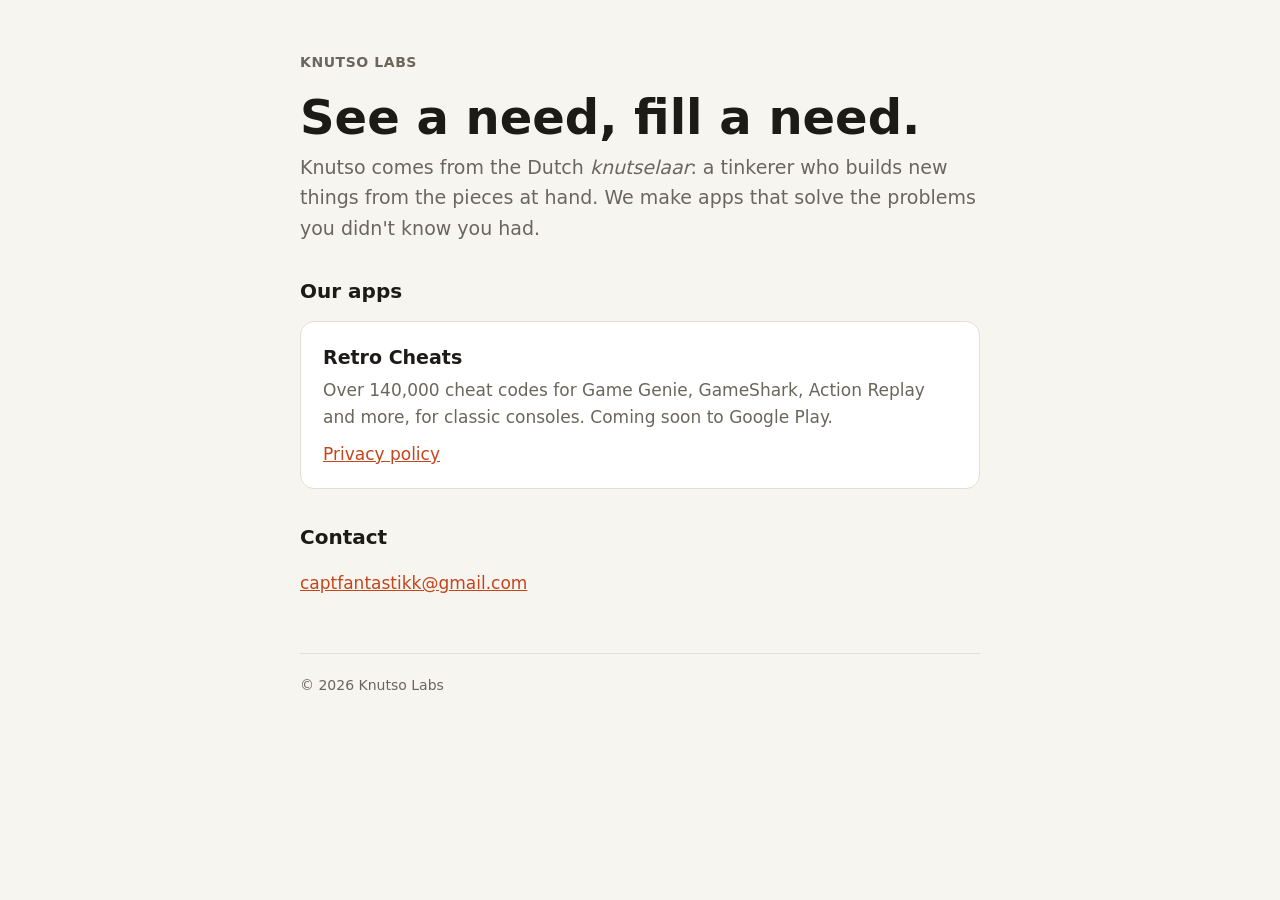
==== index.html @ 1f0cf9f3 "Knutso Labs site with Retro Cheats privacy policy Co-Authored-By: Claude Opus 5.5 <noreply@anthropic" ====
<!doctype html>
<html lang="en">
<head>
<meta charset="utf-8">
<meta name="viewport" content="width=device-width,initial-scale=1">
<title>Knutso Labs</title>
<meta name="description" content="Knutso Labs makes apps that fill the gaps others overlook.">
<link rel="stylesheet" href="/style.css">
</head>
<body>
<main>
  <a class="brand" href="/">Knutso Labs</a>
  <h1>See a need, fill a need.</h1>
  <p class="lead">Knutso comes from the Dutch <i>knutselaar</i>: a tinkerer who builds new things from the pieces at hand. We make apps that solve the problems you didn't know you had.</p>

  <h2>Our apps</h2>
  <div class="card">
    <h3>Retro Cheats</h3>
    <p>Over 140,000 cheat codes for Game Genie, GameShark, Action Replay and more, for classic consoles. Coming soon to Google Play.</p>
    <a href="/retro-cheats/privacy/">Privacy policy</a>
  </div>

  <h2>Contact</h2>
  <p><a href="mailto:captfantastikk@gmail.com">captfantastikk@gmail.com</a></p>

  <footer>&copy; 2026 Knutso Labs</footer>
</main>
</body>
</html>
---- style.css ----
:root{--bg:#f7f5f0;--fg:#1d1b18;--muted:#6b665d;--accent:#c4451c;--card:#fff;--line:#e4dfd4}
@media (prefers-color-scheme:dark){:root{--bg:#161513;--fg:#eeeae2;--muted:#a39d92;--accent:#ff7a4d;--card:#1f1d1a;--line:#33302b}}
*{box-sizing:border-box}
body{margin:0;background:var(--bg);color:var(--fg);font:17px/1.6 system-ui,-apple-system,"Segoe UI",Roboto,sans-serif}
main{max-width:720px;margin:0 auto;padding:48px 20px 64px}
a{color:var(--accent)}
.brand{font-weight:800;letter-spacing:.04em;text-transform:uppercase;font-size:14px;color:var(--muted);text-decoration:none}
h1{font-size:clamp(32px,7vw,48px);line-height:1.1;margin:16px 0 8px}
h2{font-size:20px;margin:32px 0 6px}
.lead{font-size:19px;color:var(--muted);margin:0 0 32px}
.card{background:var(--card);border:1px solid var(--line);border-radius:14px;padding:20px 22px;margin:14px 0}
.card h3{margin:0 0 4px;font-size:19px}
.card p{margin:0 0 10px;color:var(--muted)}
footer{margin-top:56px;padding-top:20px;border-top:1px solid var(--line);color:var(--muted);font-size:14px}
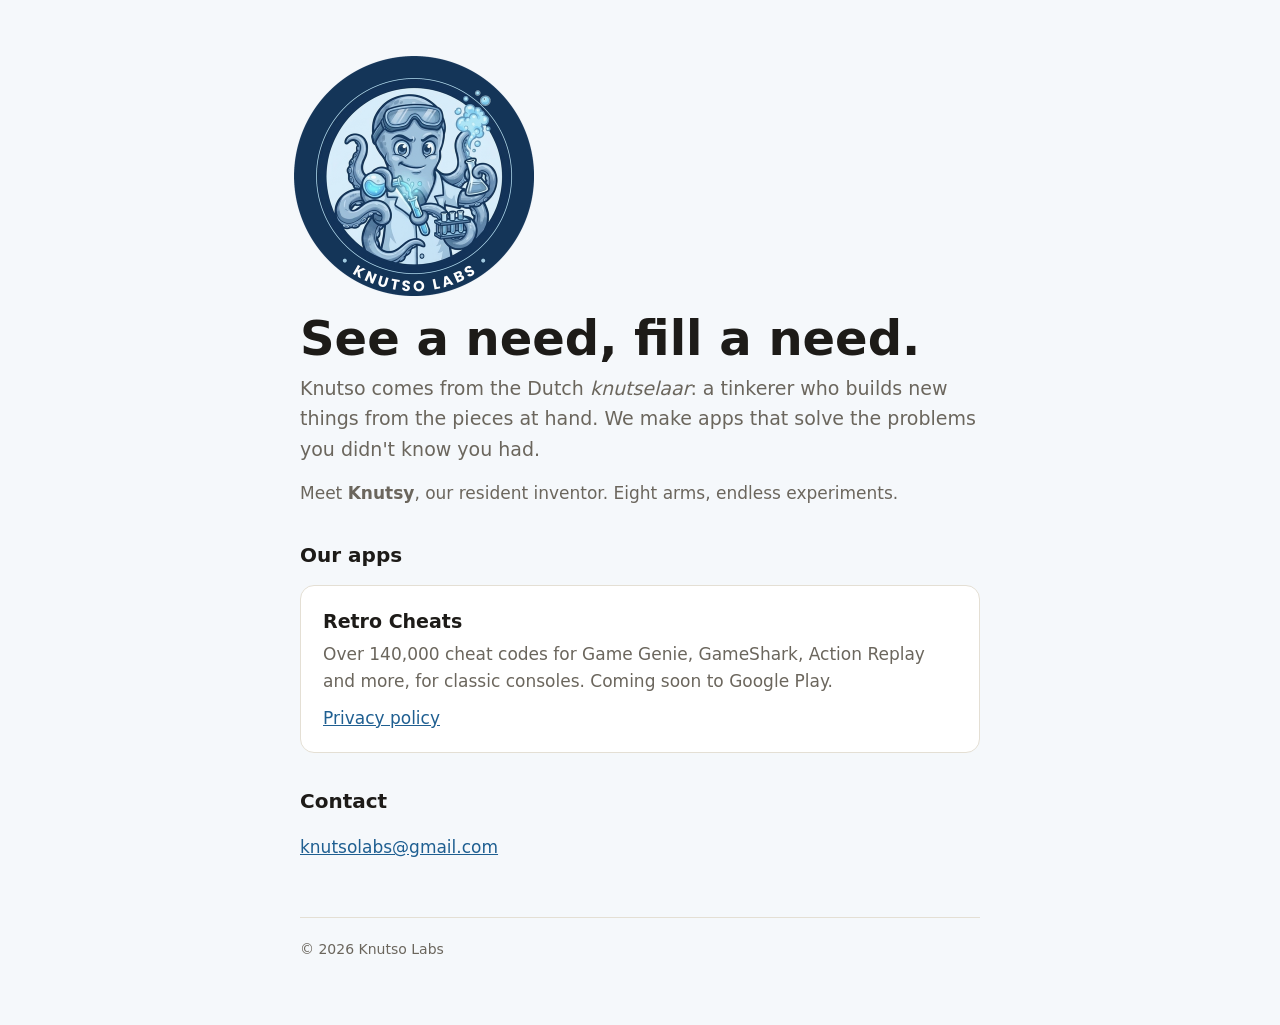
==== commit 49f86ace: "Add Knutsy badge, favicons and business email Home page shows the Knutso Labs badge with Knutsy; sit" ====
--- a/index.html
+++ b/index.html
@@ -6,12 +6,17 @@
 <title>Knutso Labs</title>
 <meta name="description" content="Knutso Labs makes apps that fill the gaps others overlook.">
 <link rel="stylesheet" href="/style.css">
+<link rel="icon" href="/favicon.ico" sizes="any">
+<link rel="icon" type="image/png" href="/img/favicon-48.png">
+<link rel="apple-touch-icon" href="/apple-touch-icon.png">
+<meta property="og:image" content="https://knutsolabs.com/img/knutso-labs-badge.png">
 </head>
 <body>
 <main>
-  <a class="brand" href="/">Knutso Labs</a>
+  <img class="hero" src="/img/knutso-labs-badge.png" width="240" height="240" alt="Knutsy, the Knutso Labs octopus, mixing a bubbling experiment">
   <h1>See a need, fill a need.</h1>
   <p class="lead">Knutso comes from the Dutch <i>knutselaar</i>: a tinkerer who builds new things from the pieces at hand. We make apps that solve the problems you didn't know you had.</p>
+  <p class="mascot">Meet <b>Knutsy</b>, our resident inventor. Eight arms, endless experiments.</p>
 
   <h2>Our apps</h2>
   <div class="card">
@@ -21,7 +26,7 @@
   </div>
 
   <h2>Contact</h2>
-  <p><a href="mailto:captfantastikk@gmail.com">captfantastikk@gmail.com</a></p>
+  <p><a href="mailto:knutsolabs@gmail.com">knutsolabs@gmail.com</a></p>
 
   <footer>&copy; 2026 Knutso Labs</footer>
 </main>
--- a/style.css
+++ b/style.css
@@ -1,5 +1,5 @@
-:root{--bg:#f7f5f0;--fg:#1d1b18;--muted:#6b665d;--accent:#c4451c;--card:#fff;--line:#e4dfd4}
-@media (prefers-color-scheme:dark){:root{--bg:#161513;--fg:#eeeae2;--muted:#a39d92;--accent:#ff7a4d;--card:#1f1d1a;--line:#33302b}}
+:root{--bg:#f5f8fb;--fg:#1d1b18;--muted:#6b665d;--accent:#1f5f91;--card:#fff;--line:#e4dfd4}
+@media (prefers-color-scheme:dark){:root{--bg:#161513;--fg:#eeeae2;--muted:#a39d92;--accent:#8cc4e6;--card:#1f1d1a;--line:#33302b}}
 *{box-sizing:border-box}
 body{margin:0;background:var(--bg);color:var(--fg);font:17px/1.6 system-ui,-apple-system,"Segoe UI",Roboto,sans-serif}
 main{max-width:720px;margin:0 auto;padding:48px 20px 64px}
@@ -12,3 +12,5 @@
 .card h3{margin:0 0 4px;font-size:19px}
 .card p{margin:0 0 10px;color:var(--muted)}
 footer{margin-top:56px;padding-top:20px;border-top:1px solid var(--line);color:var(--muted);font-size:14px}
+.hero{display:block;width:min(240px,60vw);height:auto;margin:8px 0 8px -6px}
+.mascot{margin:-16px 0 32px;color:var(--muted)}
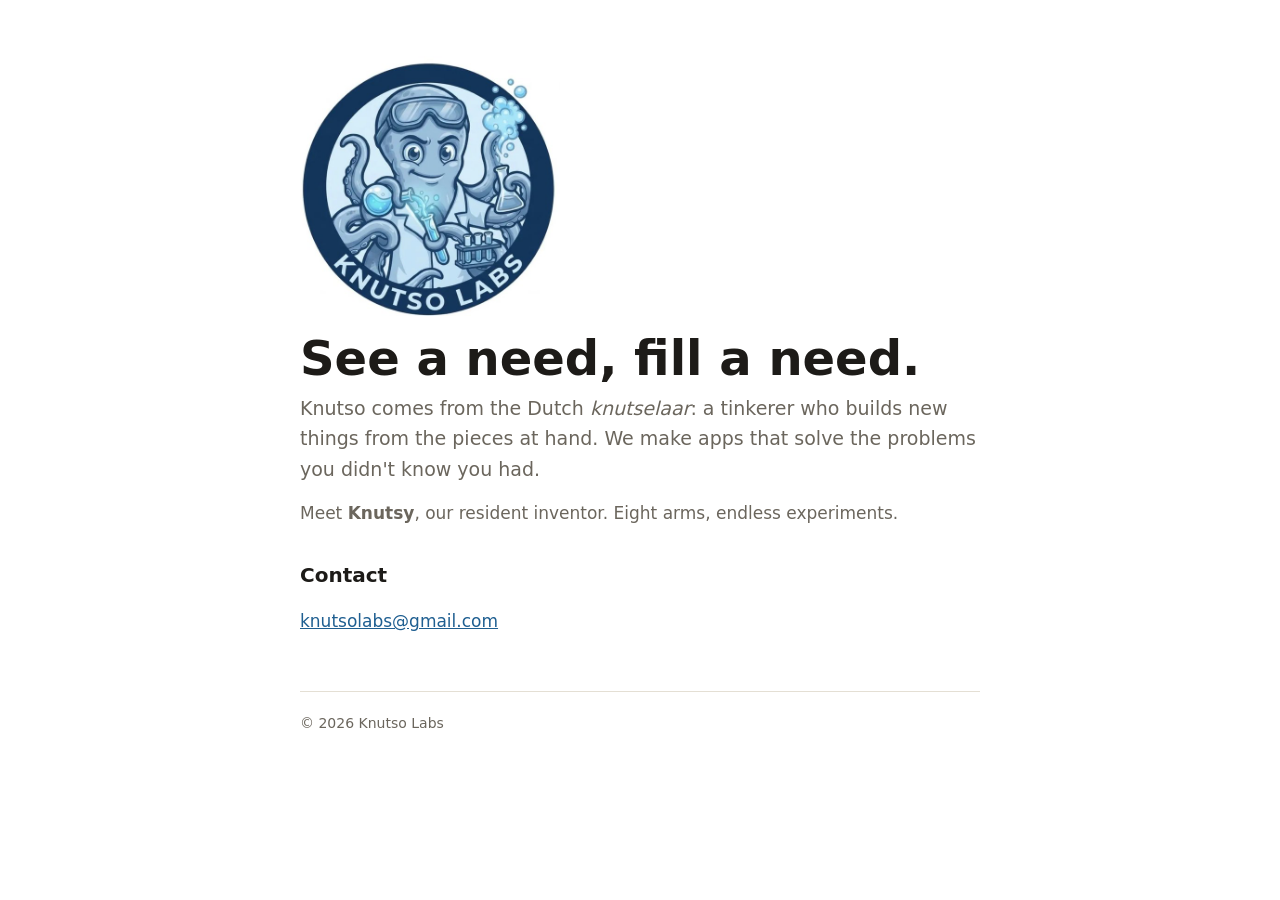
==== commit e8d63e4c: "Use new Knutso Labs logo, white background, hide Retro Cheats Home page now shows the final Knutso L" ====
--- a/index.html
+++ b/index.html
@@ -9,21 +9,14 @@
 <link rel="icon" href="/favicon.ico" sizes="any">
 <link rel="icon" type="image/png" href="/img/favicon-48.png">
 <link rel="apple-touch-icon" href="/apple-touch-icon.png">
-<meta property="og:image" content="https://knutsolabs.com/img/knutso-labs-badge.png">
+<meta property="og:image" content="https://knutsolabs.com/img/knutso-labs-logo.jpg">
 </head>
 <body>
 <main>
-  <img class="hero" src="/img/knutso-labs-badge.png" width="240" height="240" alt="Knutsy, the Knutso Labs octopus, mixing a bubbling experiment">
+  <img class="hero" src="/img/knutso-labs-logo.jpg" width="240" height="240" alt="Knutsy, the Knutso Labs octopus, mixing a bubbling experiment">
   <h1>See a need, fill a need.</h1>
   <p class="lead">Knutso comes from the Dutch <i>knutselaar</i>: a tinkerer who builds new things from the pieces at hand. We make apps that solve the problems you didn't know you had.</p>
   <p class="mascot">Meet <b>Knutsy</b>, our resident inventor. Eight arms, endless experiments.</p>
-
-  <h2>Our apps</h2>
-  <div class="card">
-    <h3>Retro Cheats</h3>
-    <p>Over 140,000 cheat codes for Game Genie, GameShark, Action Replay and more, for classic consoles. Coming soon to Google Play.</p>
-    <a href="/retro-cheats/privacy/">Privacy policy</a>
-  </div>
 
   <h2>Contact</h2>
   <p><a href="mailto:knutsolabs@gmail.com">knutsolabs@gmail.com</a></p>
--- a/style.css
+++ b/style.css
@@ -1,5 +1,4 @@
-:root{--bg:#f5f8fb;--fg:#1d1b18;--muted:#6b665d;--accent:#1f5f91;--card:#fff;--line:#e4dfd4}
-@media (prefers-color-scheme:dark){:root{--bg:#161513;--fg:#eeeae2;--muted:#a39d92;--accent:#8cc4e6;--card:#1f1d1a;--line:#33302b}}
+:root{--bg:#ffffff;--fg:#1d1b18;--muted:#6b665d;--accent:#1f5f91;--card:#fff;--line:#e4dfd4}
 *{box-sizing:border-box}
 body{margin:0;background:var(--bg);color:var(--fg);font:17px/1.6 system-ui,-apple-system,"Segoe UI",Roboto,sans-serif}
 main{max-width:720px;margin:0 auto;padding:48px 20px 64px}
@@ -12,5 +11,5 @@
 .card h3{margin:0 0 4px;font-size:19px}
 .card p{margin:0 0 10px;color:var(--muted)}
 footer{margin-top:56px;padding-top:20px;border-top:1px solid var(--line);color:var(--muted);font-size:14px}
-.hero{display:block;width:min(240px,60vw);height:auto;margin:8px 0 8px -6px}
+.hero{display:block;width:min(260px,66vw);height:auto;margin:8px 0 12px}
 .mascot{margin:-16px 0 32px;color:var(--muted)}
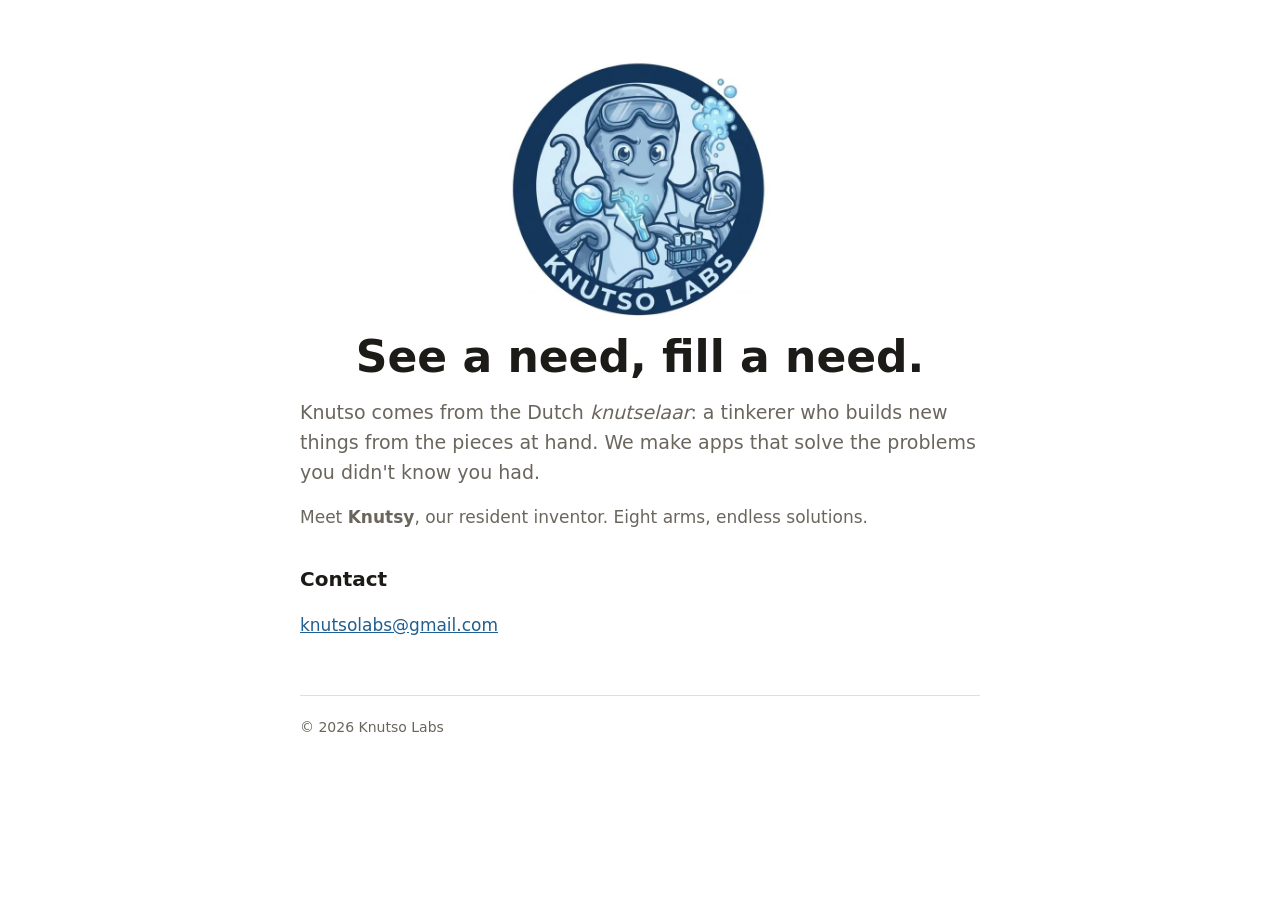
==== commit 13f6ff4d: "Knutsy line: endless solutions Co-Authored-By: Claude Opus 5.5 <noreply@anthropic.com> Claude-Sessio" ====
--- a/index.html
+++ b/index.html
@@ -16,7 +16,7 @@
   <img class="hero" src="/img/knutso-labs-logo.jpg" width="240" height="240" alt="Knutsy, the Knutso Labs octopus, mixing a bubbling experiment">
   <h1>See a need, fill a need.</h1>
   <p class="lead">Knutso comes from the Dutch <i>knutselaar</i>: a tinkerer who builds new things from the pieces at hand. We make apps that solve the problems you didn't know you had.</p>
-  <p class="mascot">Meet <b>Knutsy</b>, our resident inventor. Eight arms, endless experiments.</p>
+  <p class="mascot">Meet <b>Knutsy</b>, our resident inventor. Eight arms, endless solutions.</p>
 
   <h2>Contact</h2>
   <p><a href="mailto:knutsolabs@gmail.com">knutsolabs@gmail.com</a></p>
--- a/style.css
+++ b/style.css
@@ -4,12 +4,12 @@
 main{max-width:720px;margin:0 auto;padding:48px 20px 64px}
 a{color:var(--accent)}
 .brand{font-weight:800;letter-spacing:.04em;text-transform:uppercase;font-size:14px;color:var(--muted);text-decoration:none}
-h1{font-size:clamp(32px,7vw,48px);line-height:1.1;margin:16px 0 8px}
+h1{font-size:min(44px,7.6vw);line-height:1.15;margin:16px 0 14px;text-align:center;white-space:nowrap}
 h2{font-size:20px;margin:32px 0 6px}
 .lead{font-size:19px;color:var(--muted);margin:0 0 32px}
 .card{background:var(--card);border:1px solid var(--line);border-radius:14px;padding:20px 22px;margin:14px 0}
 .card h3{margin:0 0 4px;font-size:19px}
 .card p{margin:0 0 10px;color:var(--muted)}
 footer{margin-top:56px;padding-top:20px;border-top:1px solid var(--line);color:var(--muted);font-size:14px}
-.hero{display:block;width:min(260px,66vw);height:auto;margin:8px 0 12px}
+.hero{display:block;width:min(260px,66vw);height:auto;margin:8px auto 12px}
 .mascot{margin:-16px 0 32px;color:var(--muted)}
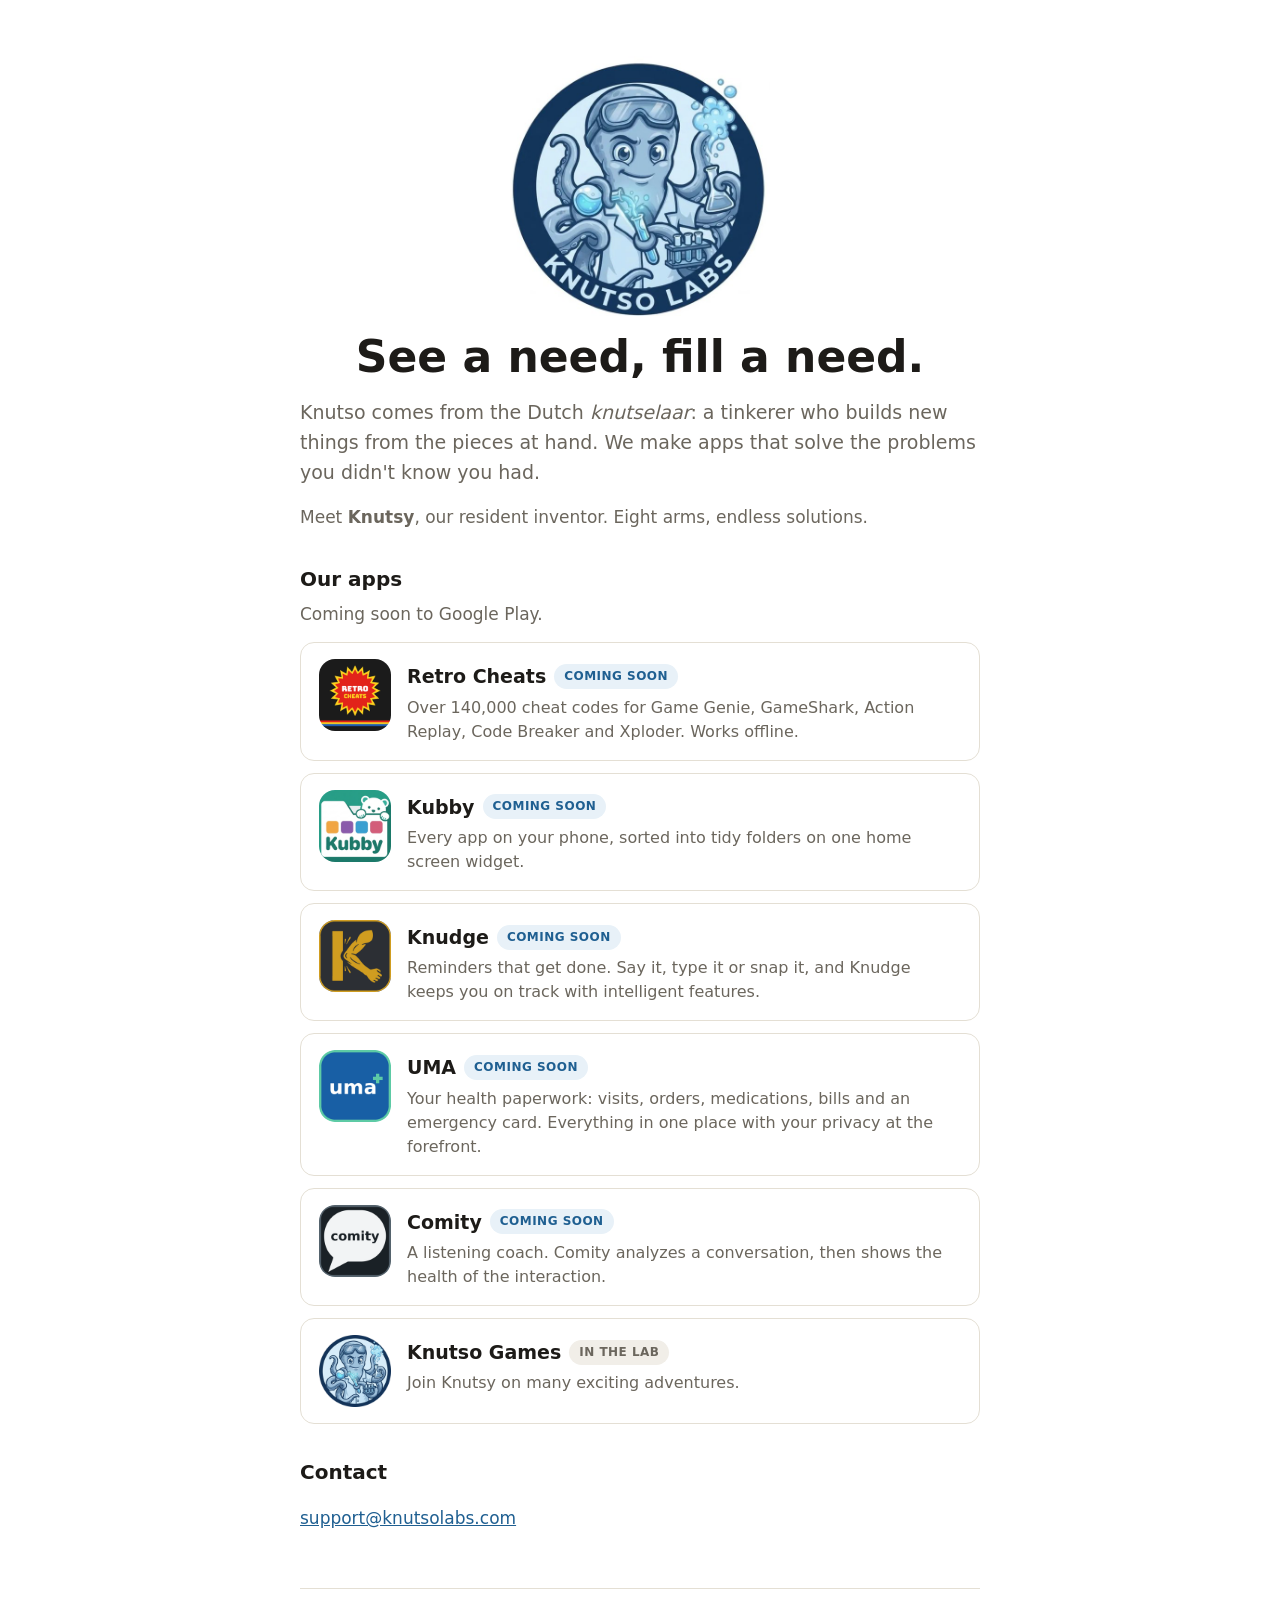
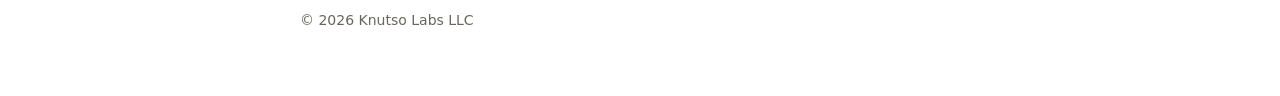
==== commit 4b855cbf: "Add apps section, support contact, LLC copyright Co-Authored-By: Claude Opus 5.5 <noreply@anthropic." ====
--- a/index.html
+++ b/index.html
@@ -4,7 +4,7 @@
 <meta charset="utf-8">
 <meta name="viewport" content="width=device-width,initial-scale=1">
 <title>Knutso Labs</title>
-<meta name="description" content="Knutso Labs makes apps that fill the gaps others overlook.">
+<meta name="description" content="Knutso Labs makes apps that fill the gaps others overlook: Retro Cheats, Kubby, Knudge, UMA, Comity and Knutso Games.">
 <link rel="stylesheet" href="/style.css">
 <link rel="icon" href="/favicon.ico" sizes="any">
 <link rel="icon" type="image/png" href="/img/favicon-48.png">
@@ -18,10 +18,57 @@
   <p class="lead">Knutso comes from the Dutch <i>knutselaar</i>: a tinkerer who builds new things from the pieces at hand. We make apps that solve the problems you didn't know you had.</p>
   <p class="mascot">Meet <b>Knutsy</b>, our resident inventor. Eight arms, endless solutions.</p>
 
+  <h2 id="apps">Our apps</h2>
+  <p class="note">Coming soon to Google Play.</p>
+  <div class="apps">
+    <article class="app">
+      <img src="/img/apps/retro-cheats.png" width="72" height="72" alt="Retro Cheats icon">
+      <div>
+        <h3>Retro Cheats <span class="soon">Coming soon</span></h3>
+        <p>Over 140,000 cheat codes for Game Genie, GameShark, Action Replay, Code Breaker and Xploder. Works offline.</p>
+      </div>
+    </article>
+    <article class="app">
+      <img src="/img/apps/kubby.png" width="72" height="72" alt="Kubby icon">
+      <div>
+        <h3>Kubby <span class="soon">Coming soon</span></h3>
+        <p>Every app on your phone, sorted into tidy folders on one home screen widget.</p>
+      </div>
+    </article>
+    <article class="app">
+      <img src="/img/apps/knudge.png" width="72" height="72" alt="Knudge icon">
+      <div>
+        <h3>Knudge <span class="soon">Coming soon</span></h3>
+        <p>Reminders that get done. Say it, type it or snap it, and Knudge keeps you on track with intelligent features.</p>
+      </div>
+    </article>
+    <article class="app">
+      <img src="/img/apps/uma.png" width="72" height="72" alt="UMA icon">
+      <div>
+        <h3>UMA <span class="soon">Coming soon</span></h3>
+        <p>Your health paperwork: visits, orders, medications, bills and an emergency card. Everything in one place with your privacy at the forefront.</p>
+      </div>
+    </article>
+    <article class="app">
+      <img src="/img/apps/comity.png" width="72" height="72" alt="Comity icon">
+      <div>
+        <h3>Comity <span class="soon">Coming soon</span></h3>
+        <p>A listening coach. Comity analyzes a conversation, then shows the health of the interaction.</p>
+      </div>
+    </article>
+    <article class="app">
+      <img src="/img/apps/knutso-games.png" width="72" height="72" alt="Knutsy, star of Knutso Games">
+      <div>
+        <h3>Knutso Games <span class="soon later">In the lab</span></h3>
+        <p>Join Knutsy on many exciting adventures.</p>
+      </div>
+    </article>
+  </div>
+
   <h2>Contact</h2>
-  <p><a href="mailto:knutsolabs@gmail.com">knutsolabs@gmail.com</a></p>
+  <p><a href="mailto:support@knutsolabs.com">support@knutsolabs.com</a></p>
 
-  <footer>&copy; 2026 Knutso Labs</footer>
+  <footer>&copy; 2026 Knutso Labs LLC</footer>
 </main>
 </body>
 </html>
--- a/style.css
+++ b/style.css
@@ -13,3 +13,12 @@
 footer{margin-top:56px;padding-top:20px;border-top:1px solid var(--line);color:var(--muted);font-size:14px}
 .hero{display:block;width:min(260px,66vw);height:auto;margin:8px auto 12px}
 .mascot{margin:-16px 0 32px;color:var(--muted)}
+.note{color:var(--muted);margin:0 0 14px}
+.apps{display:grid;gap:12px}
+.app{display:flex;gap:16px;align-items:flex-start;background:var(--card);border:1px solid var(--line);border-radius:14px;padding:16px 18px}
+.app img{flex:none;width:72px;height:72px;border-radius:16px}
+.app div{min-width:0}
+.app h3{margin:2px 0 4px;font-size:19px;display:flex;flex-wrap:wrap;align-items:center;gap:8px}
+.app p{margin:0;color:var(--muted);font-size:16px;line-height:1.5}
+.soon{font-size:12px;font-weight:700;letter-spacing:.04em;text-transform:uppercase;color:var(--accent);background:#e8f1f8;border-radius:999px;padding:3px 10px}
+.soon.later{color:#6b665d;background:#f1eee8}
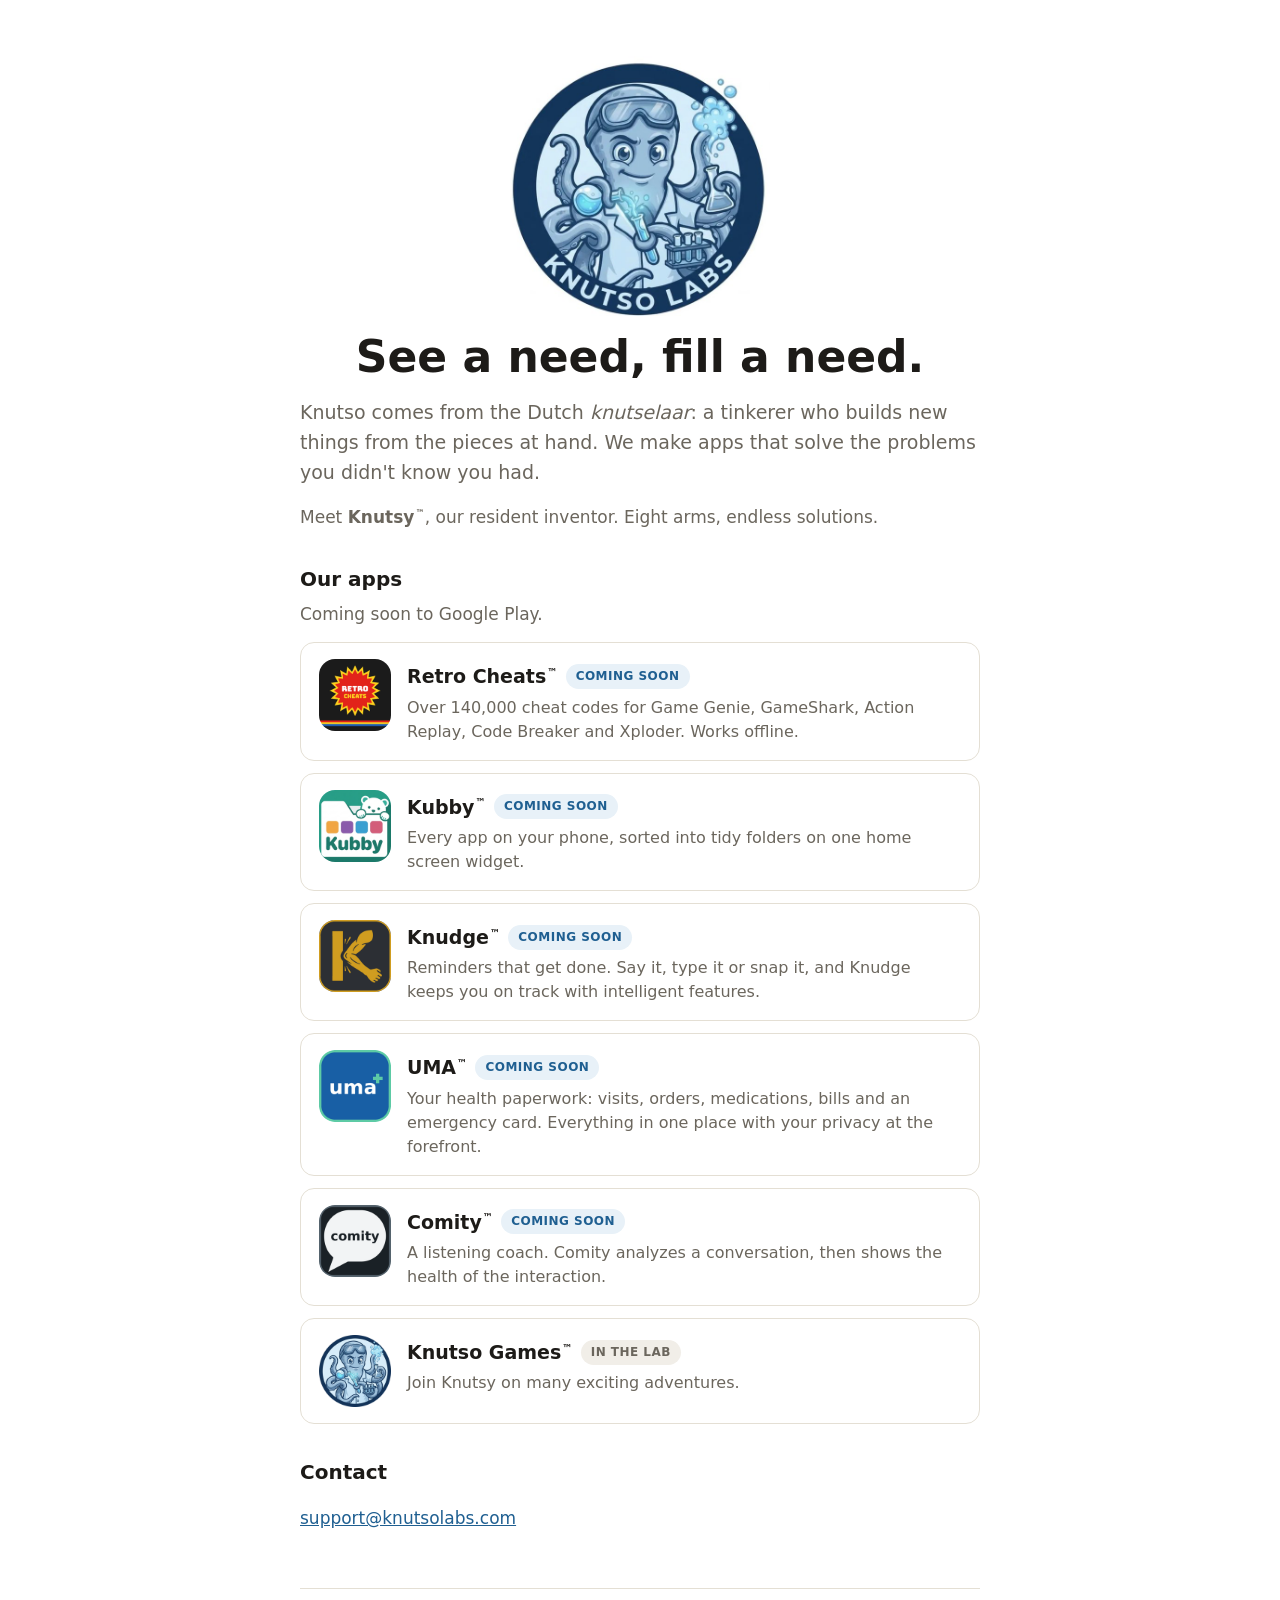
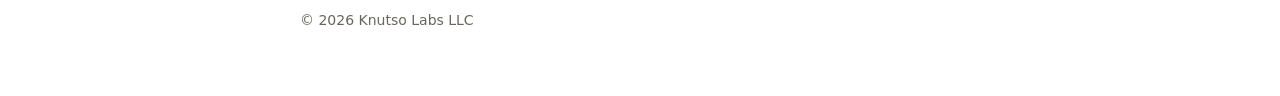
==== commit 67f3119a: "Add TM marks to app names and Knutsy Co-Authored-By: Claude Opus 5.5 <noreply@anthropic.com> Claude-" ====
--- a/index.html
+++ b/index.html
@@ -16,7 +16,7 @@
   <img class="hero" src="/img/knutso-labs-logo.jpg" width="240" height="240" alt="Knutsy, the Knutso Labs octopus, mixing a bubbling experiment">
   <h1>See a need, fill a need.</h1>
   <p class="lead">Knutso comes from the Dutch <i>knutselaar</i>: a tinkerer who builds new things from the pieces at hand. We make apps that solve the problems you didn't know you had.</p>
-  <p class="mascot">Meet <b>Knutsy</b>, our resident inventor. Eight arms, endless solutions.</p>
+  <p class="mascot">Meet <b>Knutsy</b><sup class="tm">™</sup>, our resident inventor. Eight arms, endless solutions.</p>
 
   <h2 id="apps">Our apps</h2>
   <p class="note">Coming soon to Google Play.</p>
@@ -24,42 +24,42 @@
     <article class="app">
       <img src="/img/apps/retro-cheats.png" width="72" height="72" alt="Retro Cheats icon">
       <div>
-        <h3>Retro Cheats <span class="soon">Coming soon</span></h3>
+        <h3><span class="nm">Retro Cheats<sup class="tm">™</sup></span> <span class="soon">Coming soon</span></h3>
         <p>Over 140,000 cheat codes for Game Genie, GameShark, Action Replay, Code Breaker and Xploder. Works offline.</p>
       </div>
     </article>
     <article class="app">
       <img src="/img/apps/kubby.png" width="72" height="72" alt="Kubby icon">
       <div>
-        <h3>Kubby <span class="soon">Coming soon</span></h3>
+        <h3><span class="nm">Kubby<sup class="tm">™</sup></span> <span class="soon">Coming soon</span></h3>
         <p>Every app on your phone, sorted into tidy folders on one home screen widget.</p>
       </div>
     </article>
     <article class="app">
       <img src="/img/apps/knudge.png" width="72" height="72" alt="Knudge icon">
       <div>
-        <h3>Knudge <span class="soon">Coming soon</span></h3>
+        <h3><span class="nm">Knudge<sup class="tm">™</sup></span> <span class="soon">Coming soon</span></h3>
         <p>Reminders that get done. Say it, type it or snap it, and Knudge keeps you on track with intelligent features.</p>
       </div>
     </article>
     <article class="app">
       <img src="/img/apps/uma.png" width="72" height="72" alt="UMA icon">
       <div>
-        <h3>UMA <span class="soon">Coming soon</span></h3>
+        <h3><span class="nm">UMA<sup class="tm">™</sup></span> <span class="soon">Coming soon</span></h3>
         <p>Your health paperwork: visits, orders, medications, bills and an emergency card. Everything in one place with your privacy at the forefront.</p>
       </div>
     </article>
     <article class="app">
       <img src="/img/apps/comity.png" width="72" height="72" alt="Comity icon">
       <div>
-        <h3>Comity <span class="soon">Coming soon</span></h3>
+        <h3><span class="nm">Comity<sup class="tm">™</sup></span> <span class="soon">Coming soon</span></h3>
         <p>A listening coach. Comity analyzes a conversation, then shows the health of the interaction.</p>
       </div>
     </article>
     <article class="app">
       <img src="/img/apps/knutso-games.png" width="72" height="72" alt="Knutsy, star of Knutso Games">
       <div>
-        <h3>Knutso Games <span class="soon later">In the lab</span></h3>
+        <h3><span class="nm">Knutso Games<sup class="tm">™</sup></span> <span class="soon later">In the lab</span></h3>
         <p>Join Knutsy on many exciting adventures.</p>
       </div>
     </article>
--- a/style.css
+++ b/style.css
@@ -22,3 +22,4 @@
 .app p{margin:0;color:var(--muted);font-size:16px;line-height:1.5}
 .soon{font-size:12px;font-weight:700;letter-spacing:.04em;text-transform:uppercase;color:var(--accent);background:#e8f1f8;border-radius:999px;padding:3px 10px}
 .soon.later{color:#6b665d;background:#f1eee8}
+.tm{font-size:.55em;font-weight:600;margin-left:1px;vertical-align:super;line-height:0}
